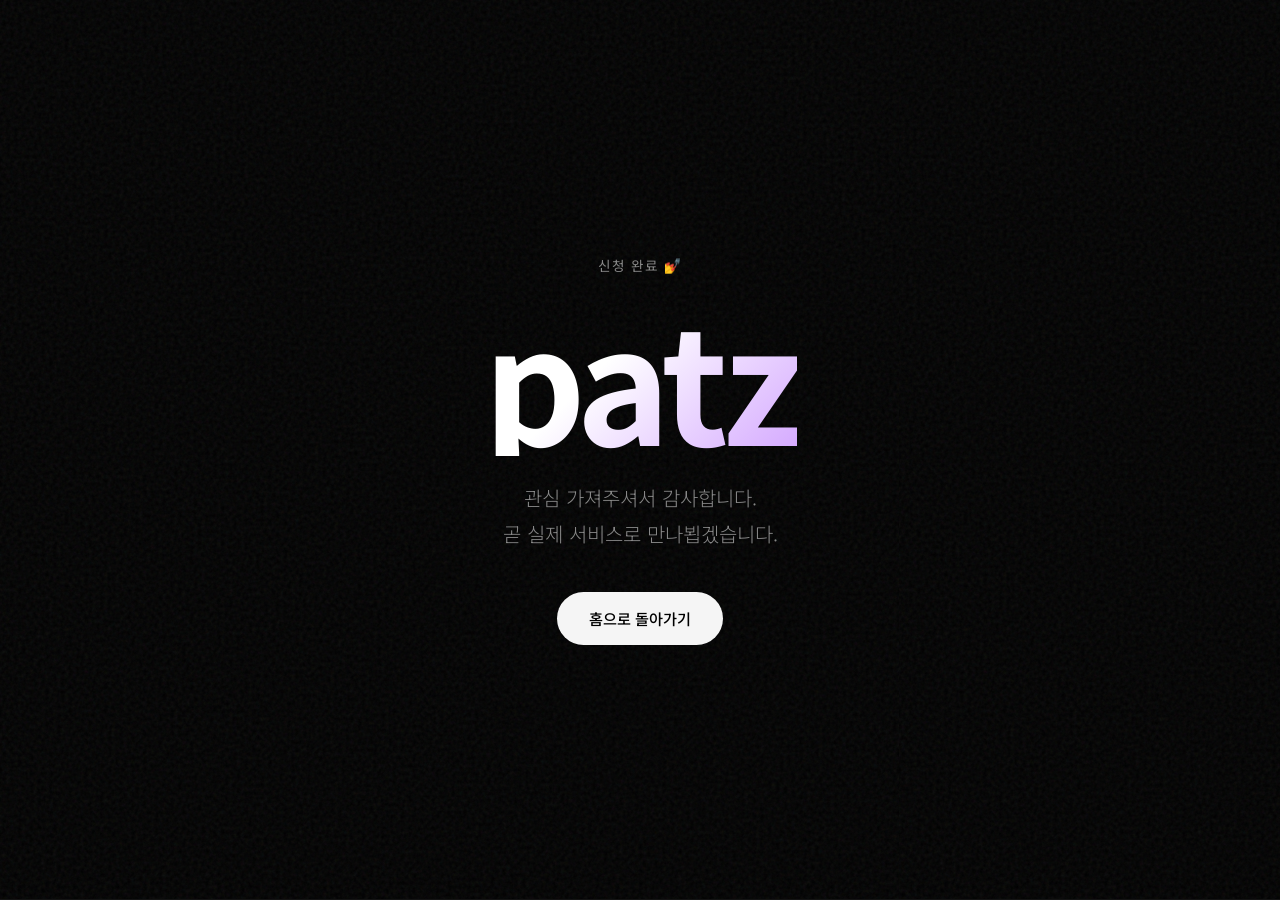
==== thank-you.html @ 2580ef77 "add thank you page after form submission" ====
<!DOCTYPE html>
<html lang="ko">
<head>
  <meta charset="UTF-8" />
  <meta name="viewport" content="width=device-width, initial-scale=1.0" />
  <title>감사합니다 — Patz</title>
  <link rel="preconnect" href="https://fonts.googleapis.com" />
  <link rel="preconnect" href="https://fonts.gstatic.com" crossorigin />
  <link href="https://fonts.googleapis.com/css2?family=Noto+Sans+KR:wght@300;400;500;700&display=swap" rel="stylesheet" />
  <link rel="stylesheet" href="style.css" />
</head>
<body>
  <section class="hero">
    <div class="grain"></div>
    <div class="hero-content reveal visible">
      <p class="eyebrow">신청 완료 💅</p>
      <h1 class="logo">patz</h1>
      <p class="tagline">관심 가져주셔서 감사합니다.<br />곧 실제 서비스로 만나뵙겠습니다.</p>
      <a href="/" class="btn">홈으로 돌아가기</a>
    </div>
  </section>
</body>
</html>
---- style.css ----
*, *::before, *::after {
  box-sizing: border-box;
  margin: 0;
  padding: 0;
}

:root {
  --bg: #000;
  --fg: #f5f5f5;
  --muted: #888;
  --accent: #d4a8ff;
  --border: rgba(255,255,255,0.08);
  --font: 'Noto Sans KR', sans-serif;
}

html {
  scroll-behavior: smooth;
}

body {
  background: var(--bg);
  color: var(--fg);
  font-family: var(--font);
  font-size: 16px;
  line-height: 1.7;
  -webkit-font-smoothing: antialiased;
}

/* GRAIN */
.grain {
  position: absolute;
  inset: 0;
  background-image: url("data:image/svg+xml,%3Csvg viewBox='0 0 256 256' xmlns='http://www.w3.org/2000/svg'%3E%3Cfilter id='noise'%3E%3CfeTurbulence type='fractalNoise' baseFrequency='0.9' numOctaves='4' stitchTiles='stitch'/%3E%3C/filter%3E%3Crect width='100%25' height='100%25' filter='url(%23noise)' opacity='0.08'/%3E%3C/svg%3E");
  pointer-events: none;
  z-index: 0;
}

/* REVEAL ANIMATION */
.reveal {
  opacity: 0;
  transform: translateY(24px);
  transition: opacity 0.7s ease, transform 0.7s ease;
}
.reveal.visible {
  opacity: 1;
  transform: none;
}

/* HERO */
.hero {
  position: relative;
  min-height: 100svh;
  display: flex;
  align-items: center;
  justify-content: center;
  text-align: center;
  padding: 2rem;
  border-bottom: 1px solid var(--border);
}

.hero-content {
  position: relative;
  z-index: 1;
}

.eyebrow {
  font-size: 0.85rem;
  color: var(--muted);
  letter-spacing: 0.08em;
  margin-bottom: 1.2rem;
}

.logo {
  font-size: clamp(4rem, 18vw, 10rem);
  font-weight: 700;
  letter-spacing: -0.04em;
  line-height: 1;
  margin-bottom: 1.5rem;
  background: linear-gradient(135deg, #fff 40%, var(--accent));
  -webkit-background-clip: text;
  -webkit-text-fill-color: transparent;
  background-clip: text;
}

.tagline {
  font-size: clamp(1rem, 3vw, 1.25rem);
  color: var(--muted);
  font-weight: 300;
  margin-bottom: 2.5rem;
  line-height: 1.8;
}

/* BUTTON */
.btn {
  display: inline-block;
  background: var(--fg);
  color: var(--bg);
  font-family: var(--font);
  font-size: 0.95rem;
  font-weight: 500;
  padding: 0.85rem 2rem;
  border-radius: 999px;
  border: none;
  cursor: pointer;
  text-decoration: none;
  transition: opacity 0.2s, transform 0.2s;
}
.btn:hover {
  opacity: 0.85;
  transform: translateY(-1px);
}

/* SECTIONS */
.section {
  padding: 6rem 2rem;
  border-bottom: 1px solid var(--border);
}

.section-dark {
  background: #0a0a0a;
}

.container {
  max-width: 860px;
  margin: 0 auto;
}

.container-narrow {
  max-width: 560px;
}

.section-label {
  font-size: 0.78rem;
  text-transform: uppercase;
  letter-spacing: 0.14em;
  color: var(--accent);
  margin-bottom: 1.5rem;
}

/* CARDS */
.cards {
  display: grid;
  grid-template-columns: repeat(auto-fit, minmax(220px, 1fr));
  gap: 1.25rem;
  margin-top: 1rem;
}

.card {
  background: rgba(255,255,255,0.04);
  border: 1px solid var(--border);
  border-radius: 16px;
  padding: 1.75rem 1.5rem;
}

.card-icon {
  font-size: 1.5rem;
  display: block;
  margin-bottom: 0.75rem;
}

.card p {
  font-size: 0.95rem;
  color: var(--muted);
  line-height: 1.6;
}

/* STEPS */
.steps {
  display: flex;
  flex-direction: column;
  gap: 2.5rem;
  margin-top: 1rem;
}

.step {
  display: flex;
  align-items: flex-start;
  gap: 1.5rem;
}

.step-num {
  font-size: 0.75rem;
  font-weight: 700;
  color: var(--accent);
  letter-spacing: 0.1em;
  min-width: 2rem;
  padding-top: 0.25rem;
}

.step h3 {
  font-size: 1.1rem;
  font-weight: 500;
  margin-bottom: 0.4rem;
}

.step p {
  font-size: 0.95rem;
  color: var(--muted);
}

/* SIGNUP FORM */
h2 {
  font-size: clamp(1.5rem, 5vw, 2.2rem);
  font-weight: 700;
  letter-spacing: -0.02em;
  margin-bottom: 0.75rem;
  line-height: 1.3;
}

.sub {
  font-size: 0.95rem;
  color: var(--muted);
  margin-bottom: 2rem;
}

.signup-form {
  display: flex;
  flex-direction: column;
  gap: 0.75rem;
}

.form-row {
  display: flex;
  gap: 0.75rem;
}

.signup-form input[type="email"],
.signup-form select {
  flex: 1;
  background: rgba(255,255,255,0.06);
  border: 1px solid var(--border);
  border-radius: 999px;
  padding: 0.85rem 1.5rem;
  color: var(--fg);
  font-family: var(--font);
  font-size: 0.95rem;
  outline: none;
  transition: border-color 0.2s;
  -webkit-appearance: none;
  appearance: none;
}

.signup-form input[type="email"]::placeholder {
  color: var(--muted);
}

.signup-form input[type="email"]:focus,
.signup-form select:focus {
  border-color: rgba(255,255,255,0.3);
}

.signup-form select option {
  background: #111;
}

.fine-print {
  font-size: 0.78rem;
  color: var(--muted);
  margin-top: 1rem;
}

/* FOOTER */
footer {
  padding: 2rem;
  text-align: center;
  font-size: 0.8rem;
  color: var(--muted);
}

/* MOBILE */
@media (max-width: 480px) {
  .form-row {
    flex-direction: column;
  }
  .btn {
    width: 100%;
    text-align: center;
  }
}
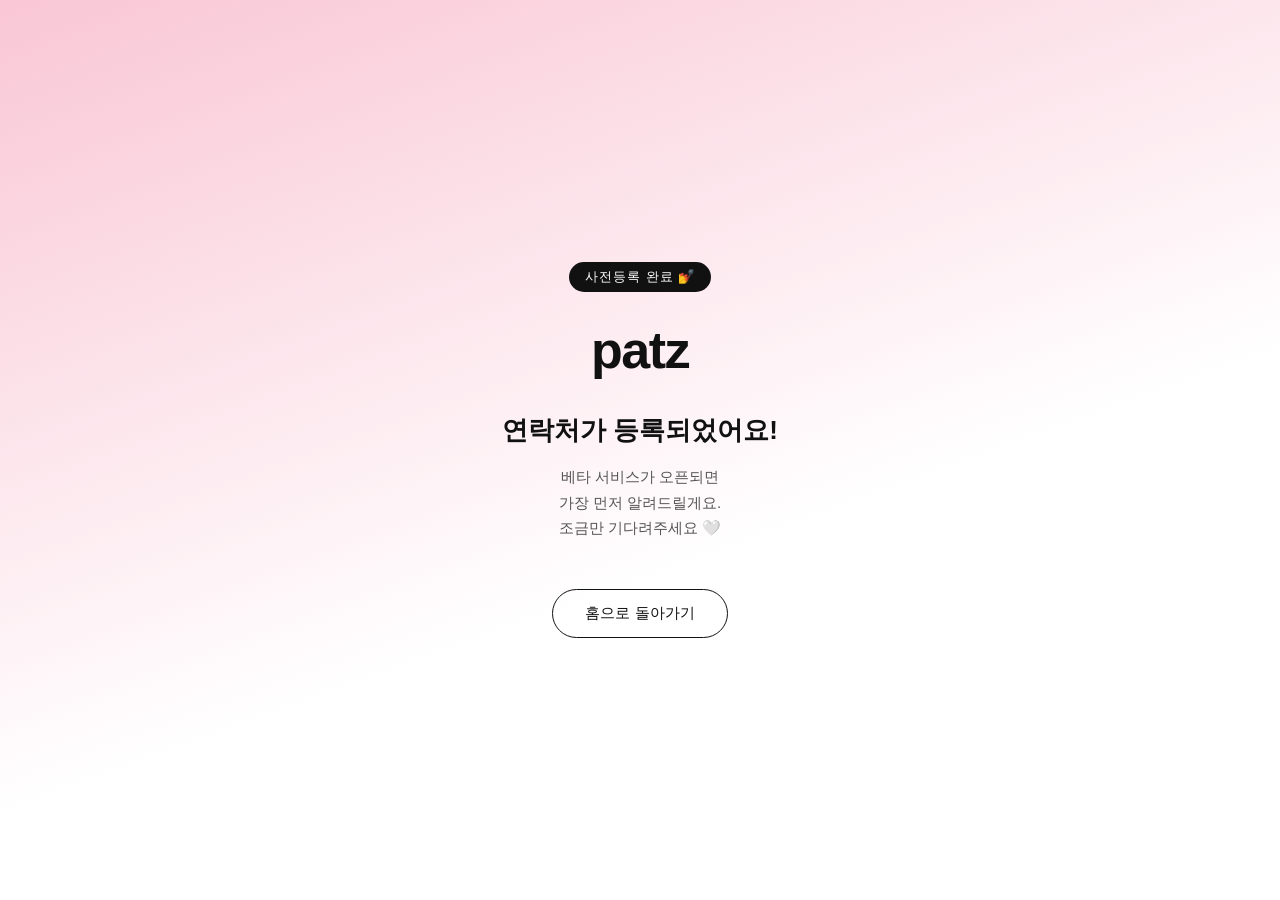
==== commit 978ddeb5: "feat: redesign thank-you page in Korean with matching style" ====
--- a/thank-you.html
+++ b/thank-you.html
@@ -2,22 +2,117 @@
 <html lang="ko">
 <head>
   <meta charset="UTF-8" />
-  <meta name="viewport" content="width=device-width, initial-scale=1.0" />
-  <title>감사합니다 — Patz</title>
-  <link rel="preconnect" href="https://fonts.googleapis.com" />
-  <link rel="preconnect" href="https://fonts.gstatic.com" crossorigin />
-  <link href="https://fonts.googleapis.com/css2?family=Noto+Sans+KR:wght@300;400;500;700&display=swap" rel="stylesheet" />
-  <link rel="stylesheet" href="style.css" />
+  <meta name="viewport" content="width=device-width, initial-scale=1.0, viewport-fit=cover" />
+  <title>신청 완료 — Patz</title>
+
+  <!-- Google Analytics GA4 -->
+  <script async src="https://www.googletagmanager.com/gtag/js?id=G-M9KV4JCLD5"></script>
+  <script>
+    window.dataLayer = window.dataLayer || [];
+    function gtag(){dataLayer.push(arguments);}
+    gtag('js', new Date());
+    gtag('config', 'G-M9KV4JCLD5');
+    gtag('event', 'conversion_complete', { event_category: 'lead' });
+  </script>
+
+  <!-- Microsoft Clarity -->
+  <script>
+    (function(c,l,a,r,i,t,y){
+      c[a]=c[a]||function(){(c[a].q=c[a].q||[]).push(arguments)};
+      t=l.createElement(r);t.async=1;t.src="https://www.clarity.ms/tag/"+i;
+      y=l.getElementsByTagName(r)[0];y.parentNode.insertBefore(t,y);
+    })(window,document,"clarity","script","w1vu3wwdbx");
+  </script>
+
+  <style>
+    @font-face {
+      font-family: 'Pretendard Variable';
+      src: url('fonts/PretendardVariable.ttf') format('truetype');
+      font-weight: 100 900;
+    }
+
+    * { margin: 0; padding: 0; box-sizing: border-box; }
+
+    html, body {
+      width: 100%;
+      height: 100%;
+      background: #fff;
+    }
+
+    .page {
+      min-height: 100dvh;
+      display: flex;
+      flex-direction: column;
+      align-items: center;
+      justify-content: center;
+      background: linear-gradient(160deg, #f9c6d5 0%, #fff 60%);
+      padding: 60px 32px;
+      text-align: center;
+      font-family: 'Pretendard Variable', sans-serif;
+    }
+
+    .logo {
+      font-size: 52px;
+      font-weight: 700;
+      letter-spacing: -0.03em;
+      color: #111;
+      margin-bottom: 32px;
+    }
+
+    .badge {
+      display: inline-block;
+      background: #111;
+      color: #fff;
+      font-size: 13px;
+      font-weight: 500;
+      letter-spacing: 0.08em;
+      padding: 6px 16px;
+      border-radius: 99px;
+      margin-bottom: 28px;
+    }
+
+    .title {
+      font-size: 26px;
+      font-weight: 700;
+      color: #111;
+      line-height: 1.4;
+      margin-bottom: 16px;
+    }
+
+    .sub {
+      font-size: 15px;
+      font-weight: 400;
+      color: #555;
+      line-height: 1.7;
+      margin-bottom: 48px;
+    }
+
+    .back-btn {
+      display: inline-block;
+      padding: 14px 32px;
+      border-radius: 99px;
+      border: 1.5px solid #111;
+      color: #111;
+      font-size: 15px;
+      font-weight: 500;
+      font-family: 'Pretendard Variable', sans-serif;
+      text-decoration: none;
+      transition: background 0.2s, color 0.2s;
+    }
+
+    .back-btn:active {
+      background: #111;
+      color: #fff;
+    }
+  </style>
 </head>
 <body>
-  <section class="hero">
-    <div class="grain"></div>
-    <div class="hero-content reveal visible">
-      <p class="eyebrow">신청 완료 💅</p>
-      <h1 class="logo">patz</h1>
-      <p class="tagline">관심 가져주셔서 감사합니다.<br />곧 실제 서비스로 만나뵙겠습니다.</p>
-      <a href="/" class="btn">홈으로 돌아가기</a>
-    </div>
-  </section>
+  <div class="page">
+    <p class="badge">사전등록 완료 💅</p>
+    <h1 class="logo">patz</h1>
+    <p class="title">연락처가 등록되었어요!</p>
+    <p class="sub">베타 서비스가 오픈되면<br />가장 먼저 알려드릴게요.<br />조금만 기다려주세요 🤍</p>
+    <a href="/" class="back-btn">홈으로 돌아가기</a>
+  </div>
 </body>
 </html>
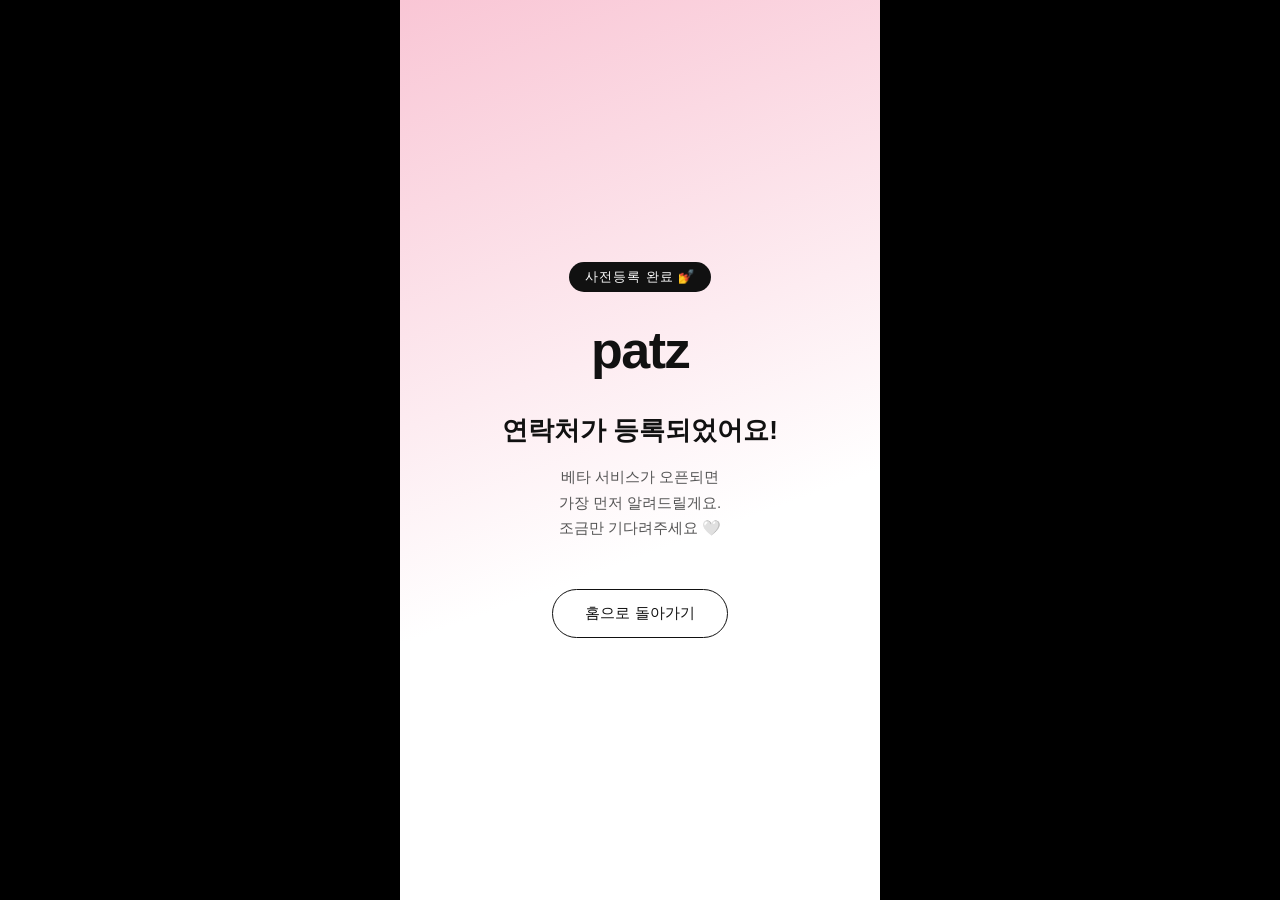
==== commit 7136580f: "feat: constrain layout to 480px with black sides on desktop" ====
--- a/thank-you.html
+++ b/thank-you.html
@@ -36,7 +36,7 @@
     html, body {
       width: 100%;
       height: 100%;
-      background: #fff;
+      background: #000;
     }
 
     .page {
@@ -49,6 +49,8 @@
       padding: 60px 32px;
       text-align: center;
       font-family: 'Pretendard Variable', sans-serif;
+      max-width: 480px;
+      margin: 0 auto;
     }
 
     .logo {
